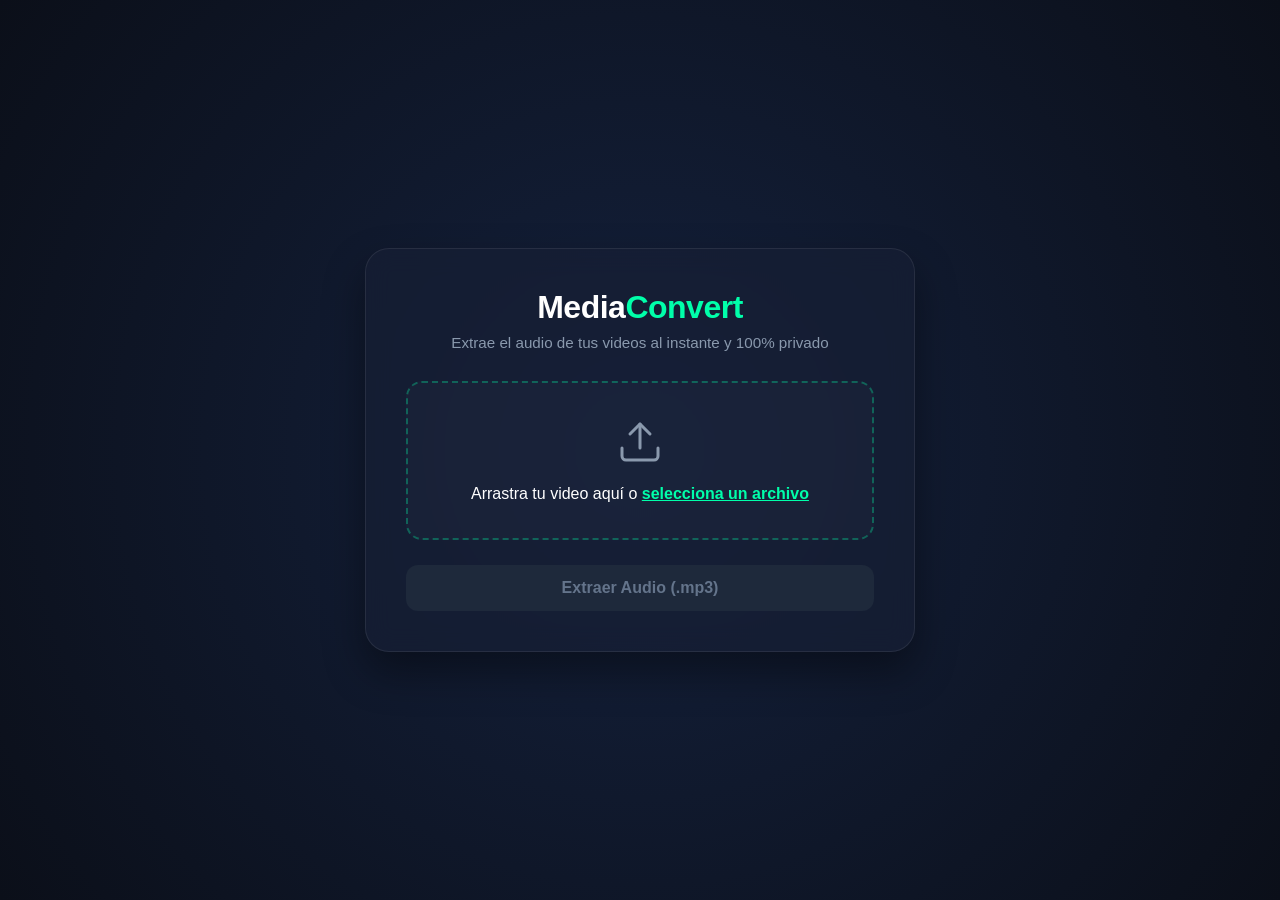
==== index.html @ 41dc621c "Add files via upload" ====
<!DOCTYPE html>
<html lang="es">
<head>
    <meta charset="UTF-8">
    <meta name="viewport" content="width=device-width, initial-scale=1.0">
    <meta name="description" content="Extrae el audio de tus videos en segundos de forma 100% privada. Sin subir archivos a internet, sin anuncios molestos y totalmente gratis.">
<meta name="keywords" content="convertidor video a mp3, extraer audio, mp4 a mp3 local, convertidor privado, mp3 gratis sin publicidad">
    <title>B.Steven M.C - Extractor de Audio</title>
    <link rel="stylesheet" href="convertidor.css">
    <link rel="icon" type="image/png" href="logo.png">
</head>
<body>

    <div class="converter-container">
        <h2>Media<span>Convert</span></h2>
        <p class="subtitle">Extrae el audio de tus videos al instante y 100% privado</p>

        <input type="file" id="fileInput" accept="video/*" style="display: none;">

        <div class="drop-zone" id="dropZone">
            <div class="drop-zone-content" id="dropContent">
                <svg xmlns="http://www.w3.org/2000/svg" width="48" height="48" viewBox="0 0 24 24" fill="none" stroke="currentColor" stroke-width="1.5" stroke-linecap="round" stroke-linejoin="round"><path d="M21 15v4a2 2 0 0 1-2 2H5a2 2 0 0 1-2-2v-4"/><polyline points="17 8 12 3 7 8"/><line x1="12" y1="3" x2="12" y2="15"/></svg>
                <p>Arrastra tu video aquí o <span class="browse-text" id="browseBtn">selecciona un archivo</span></p>
            </div>
            <div id="fileInfo" class="file-info hidden">
                <p id="fileName">nombre-del-video.mp4</p>
            </div>
        </div>

        <button id="convertBtn" class="btn-primary" disabled>Extraer Audio (.mp3)</button>

        <div id="statusContainer" class="status-container hidden">
            <div class="spinner"></div>
            <p id="statusText">Procesando audio...</p>
        </div>

        <div id="downloadContainer" class="download-container hidden">
            <p>🎉 ¡Audio extraído con éxito!</p>
            <a id="downloadLink" class="btn-download" download="audio_extraido.mp3">Descargar MP3</a>
            
            <button id="resetBtn" class="btn-reset">Extraer otro video</button>
        </div>

    <script src="convertidor.js"></script>
</body>
</html>
---- convertidor.css ----
/* Variables de color de diseño moderno */
:root {
    --bg-color: #0b0f19;
    --card-bg: rgba(23, 32, 53, 0.65);
    --accent-color: #00ffaa;
    --accent-hover: #00cc88;
    --text-main: #ffffff;
    --text-muted: #8a99ad;
    --border-color: rgba(255, 255, 255, 0.08);
}

* {
    margin: 0;
    padding: 0;
    box-sizing: border-box;
    font-family: 'Segoe UI', Roboto, Helvetica, Arial, sans-serif;
}

body {
    background-color: var(--bg-color);
    background-image: radial-gradient(circle at 50% 50%, #14213d 0%, #0b0f19 100%);
    color: var(--text-main);
    min-height: 100vh;
    display: flex;
    justify-content: center;
    align-items: center;
    padding: 20px;
}

/* Contenedor de la Tarjeta */
.converter-container {
    background: var(--card-bg);
    backdrop-filter: blur(12px);
    -webkit-backdrop-filter: blur(12px);
    border: 1px solid var(--border-color);
    border-radius: 24px;
    padding: 40px;
    width: 100%;
    max-width: 550px;
    box-shadow: 0 20px 40px rgba(0, 0, 0, 0.4);
    text-align: center;
}

h2 {
    font-size: 2rem;
    font-weight: 700;
    letter-spacing: -0.5px;
    margin-bottom: 8px;
}

h2 span {
    color: var(--accent-color);
}

.subtitle {
    color: var(--text-muted);
    font-size: 0.95rem;
    margin-bottom: 30px;
}

/* Zona Drop (Arrastrar y Soltar) */
.drop-zone {
    border: 2px dashed rgba(0, 255, 170, 0.3);
    border-radius: 16px;
    padding: 35px 20px;
    background: rgba(255, 255, 255, 0.02);
    cursor: pointer;
    transition: all 0.3s ease;
    margin-bottom: 25px;
}

.drop-zone:hover, .drop-zone.drag-over {
    border-color: var(--accent-color);
    background: rgba(0, 255, 170, 0.04);
    transform: scale(1.01);
}

.drop-zone-content svg {
    color: var(--text-muted);
    margin-bottom: 15px;
    transition: color 0.3s ease;
}

.drop-zone:hover .drop-zone-content svg {
    color: var(--accent-color);
}

.browse-text {
    color: var(--accent-color);
    font-weight: 600;
    text-decoration: underline;
}

.file-info {
    font-size: 0.95rem;
    color: var(--accent-color);
    font-weight: 500;
    word-break: break-all;
}

/* Botones */
.btn-primary {
    background: var(--accent-color);
    color: #020617;
    border: none;
    border-radius: 12px;
    padding: 14px 28px;
    font-size: 1rem;
    font-weight: 600;
    width: 100%;
    cursor: pointer;
    transition: all 0.2s ease;
    box-shadow: 0 4px 15px rgba(0, 255, 170, 0.2);
}

.btn-primary:hover:not(:disabled) {
    background: var(--accent-hover);
    transform: translateY(-1px);
    box-shadow: 0 6px 20px rgba(0, 255, 170, 0.3);
}

.btn-primary:disabled {
    background: #1e293b;
    color: #64748b;
    cursor: not-allowed;
    box-shadow: none;
}

/* Estado de carga (Spinner) */
.status-container {
    margin-top: 25px;
    display: flex;
    flex-direction: column;
    align-items: center;
    gap: 12px;
}

.spinner {
    width: 30px;
    height: 30px;
    border: 3px solid rgba(255, 255, 255, 0.1);
    border-top-color: var(--accent-color);
    border-radius: 50%;
    animation: spin 0.8s linear infinite;
}

@keyframes spin {
    to { transform: rotate(360deg); }
}

/* Sección Descarga */
.download-container {
    margin-top: 25px;
    background: rgba(0, 255, 170, 0.06);
    border: 1px solid rgba(0, 255, 170, 0.2);
    border-radius: 14px;
    padding: 20px;
}

.download-container p {
    font-size: 0.95rem;
    margin-bottom: 12px;
}

.btn-download {
    display: inline-block;
    background: #ffffff;
    color: #0b0f19;
    text-decoration: none;
    font-weight: 600;
    padding: 10px 24px;
    border-radius: 8px;
    transition: background 0.2s;
    cursor: pointer;
}

.btn-download:hover {
    background: #e2e8f0;
}

/* Utilidades */
.hidden {
    display: none !important;
}
/* Nuevo botón para limpiar la interfaz */
.btn-reset {
    display: block;
    background: transparent;
    color: var(--text-muted);
    border: 1px solid var(--border-color);
    border-radius: 8px;
    padding: 8px 16px;
    font-size: 0.9rem;
    font-weight: 500;
    margin: 15px auto 0 auto;
    cursor: pointer;
    transition: all 0.2s ease;
}

.btn-reset:hover {
    color: var(--accent-color);
    border-color: var(--accent-color);
    background: rgba(0, 255, 170, 0.02);
}
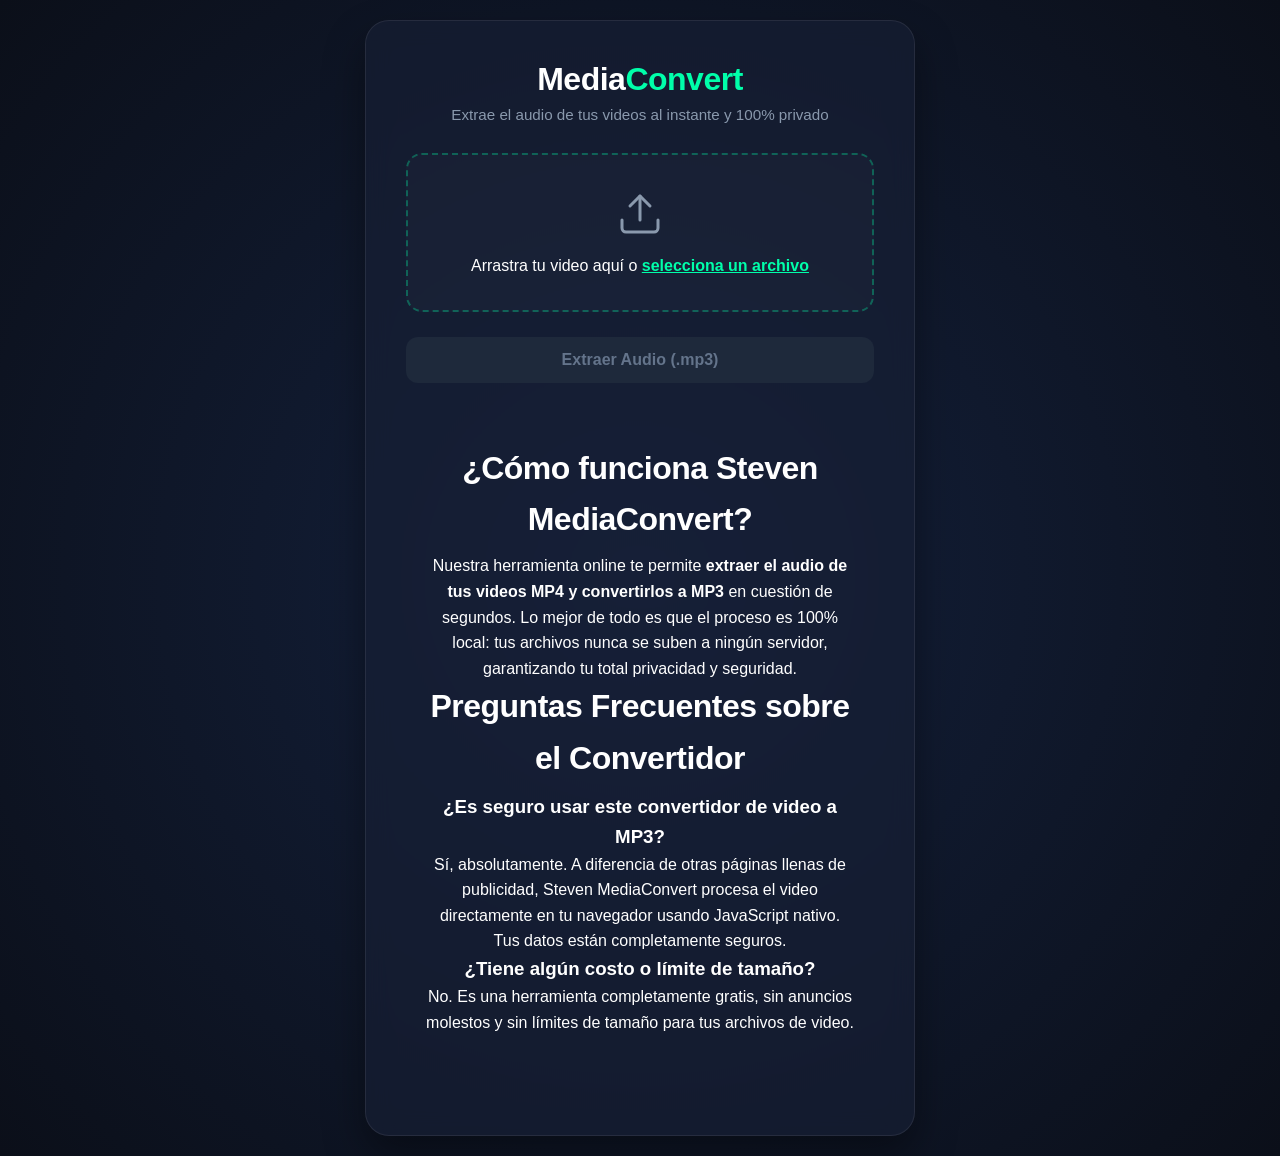
==== commit 113ae051: "Add files via upload" ====
--- a/index.html
+++ b/index.html
@@ -40,6 +40,26 @@
             
             <button id="resetBtn" class="btn-reset">Extraer otro video</button>
         </div>
+        <section class="seo-content" style="max-width: 800px; margin: 40px auto; padding: 20px; font-family: sans-serif; color: #fff; line-height: 1.6;">
+        
+        <h2>¿Cómo funciona Steven MediaConvert?</h2>
+        <p>
+            Nuestra herramienta online te permite <strong>extraer el audio de tus videos MP4 y convertirlos a MP3</strong> en cuestión de segundos. Lo mejor de todo es que el proceso es 100% local: tus archivos nunca se suben a ningún servidor, garantizando tu total privacidad y seguridad.
+        </p>
+
+        <h2>Preguntas Frecuentes sobre el Convertidor</h2>
+        
+        <div class="faq-item">
+            <h3>¿Es seguro usar este convertidor de video a MP3?</h3>
+            <p>Sí, absolutamente. A diferencia de otras páginas llenas de publicidad, Steven MediaConvert procesa el video directamente en tu navegador usando JavaScript nativo. Tus datos están completamente seguros.</p>
+        </div>
+
+        <div class="faq-item">
+            <h3>¿Tiene algún costo o límite de tamaño?</h3>
+            <p>No. Es una herramienta completamente gratis, sin anuncios molestos y sin límites de tamaño para tus archivos de video.</p>
+        </div>
+
+    </section>
 
     <script src="convertidor.js"></script>
 </body>
